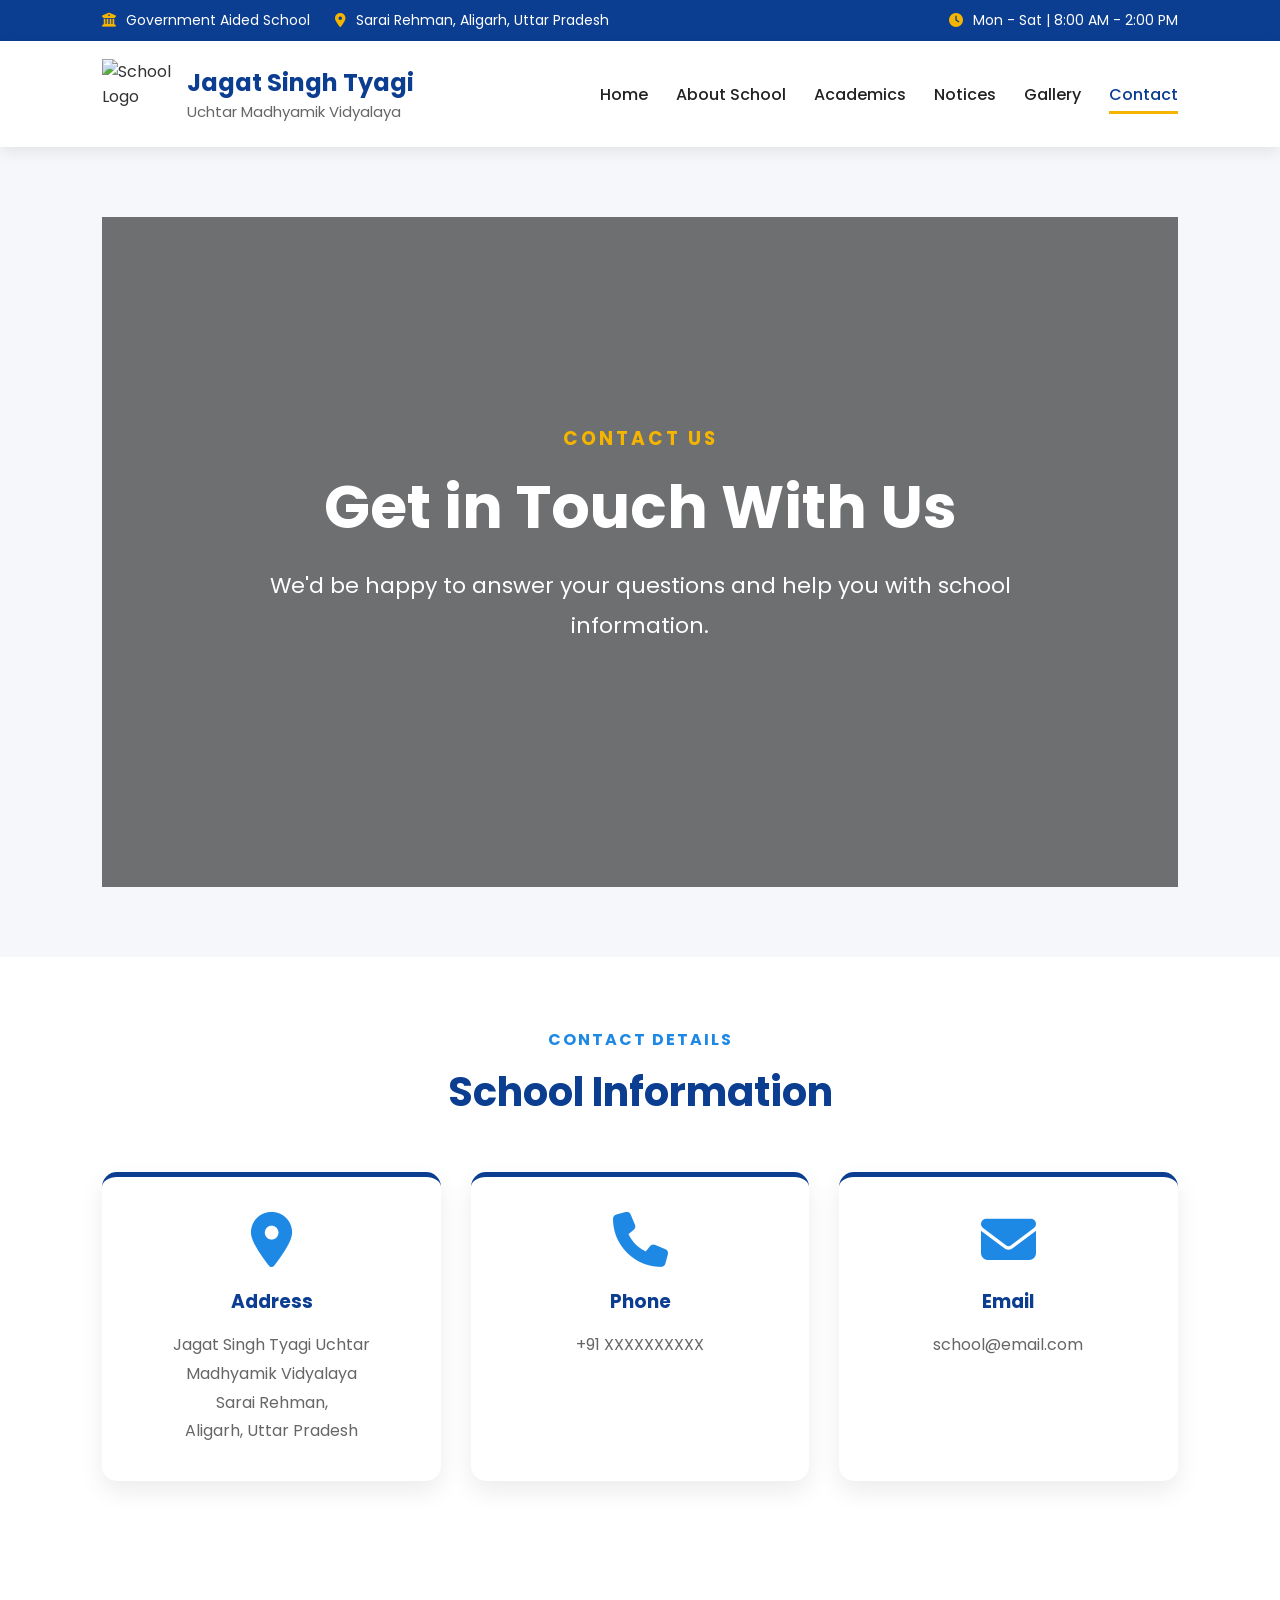
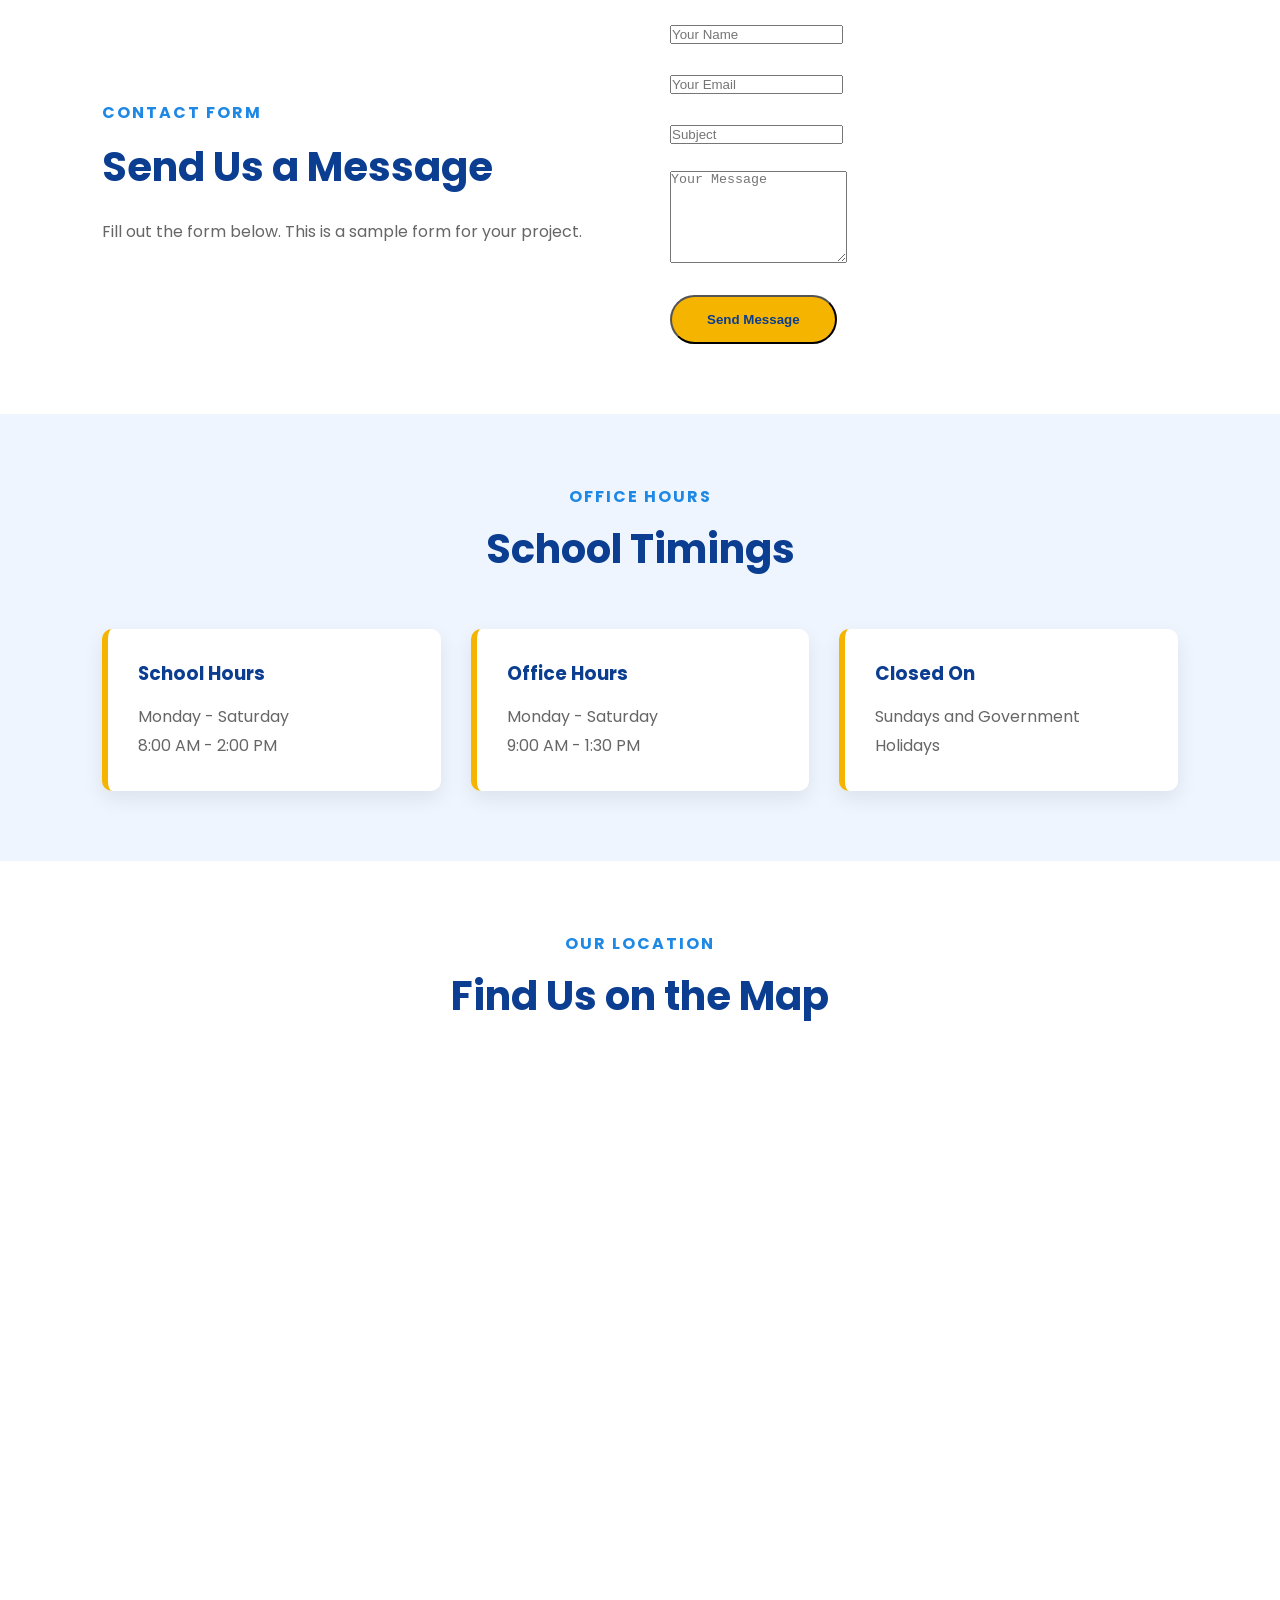
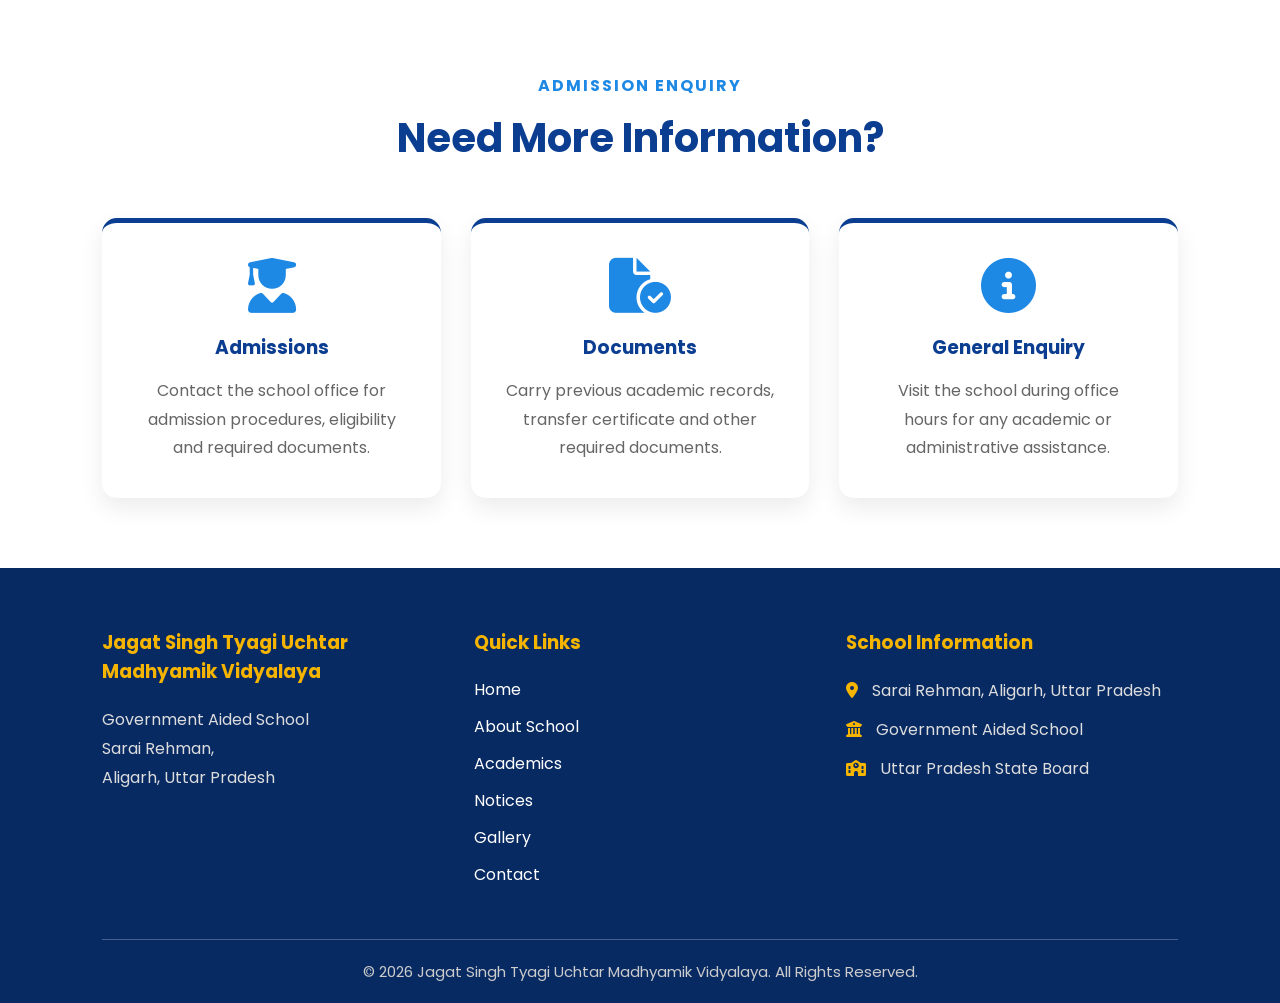
==== contact.html @ 2757e696 "Added school website images" ====
<!DOCTYPE html>
<html lang="en">

<head>

    <meta charset="UTF-8">

    <meta name="viewport"
          content="width=device-width, initial-scale=1.0">

    <title>Contact | Jagat Singh Tyagi Uchtar Madhyamik Vidyalaya</title>

    <link rel="stylesheet" href="style.css">

    <link href="https://fonts.googleapis.com/css2?family=Poppins:wght@300;400;500;600;700&display=swap"
          rel="stylesheet">

    <link rel="stylesheet"
          href="https://cdnjs.cloudflare.com/ajax/libs/font-awesome/6.7.2/css/all.min.css">

</head>

<body>

<!-- ================= TOP BAR ================= -->

<div class="top-bar">

    <div class="top-left">

        <span>

            <i class="fa-solid fa-building-columns"></i>

            Government Aided School

        </span>

        <span>

            <i class="fa-solid fa-location-dot"></i>

            Sarai Rehman, Aligarh, Uttar Pradesh

        </span>

    </div>

    <div class="top-right">

        <span>

            <i class="fa-solid fa-clock"></i>

            Mon - Sat | 8:00 AM - 2:00 PM

        </span>

    </div>

</div>

<!-- ================= HEADER ================= -->

<header>

    <div class="logo">

        <img src="images/logo.png"
             alt="School Logo">

        <div>

            <h2>Jagat Singh Tyagi</h2>

            <p>Uchtar Madhyamik Vidyalaya</p>

        </div>

    </div>

    <nav>

        <ul>

            <li><a href="index.html">Home</a></li>

            <li><a href="about.html">About School</a></li>

            <li><a href="academics.html">Academics</a></li>

            <li><a href="notices.html">Notices</a></li>

            <li><a href="gallery.html">Gallery</a></li>

            <li><a href="contact.html" class="active">Contact</a></li>

        </ul>

    </nav>

</header>

<!-- ================= HERO ================= -->

<section class="hero">

    <div class="overlay">

        <div class="hero-content">

            <h3>CONTACT US</h3>

            <h1>

                Get in Touch With Us

            </h1>

            <p>

                We'd be happy to answer your questions
                and help you with school information.

            </p>

        </div>

    </div>

</section>

<!-- ================= CONTACT INFO ================= -->

<section class="highlights">

    <div class="section-title">

        <h4>CONTACT DETAILS</h4>

        <h2>School Information</h2>

    </div>

    <div class="highlight-container">

        <div class="highlight-card">

            <i class="fa-solid fa-location-dot"></i>

            <h3>Address</h3>

            <p>

                Jagat Singh Tyagi Uchtar Madhyamik
                Vidyalaya<br>

                Sarai Rehman,<br>

                Aligarh, Uttar Pradesh

            </p>

        </div>

        <div class="highlight-card">

            <i class="fa-solid fa-phone"></i>

            <h3>Phone</h3>

            <p>

                +91 XXXXXXXXXX

            </p>

        </div>

        <div class="highlight-card">

            <i class="fa-solid fa-envelope"></i>

            <h3>Email</h3>

            <p>

                school@email.com

            </p>

        </div>

    </div>

</section>

<!-- ================= CONTACT FORM ================= -->

<section class="about-home">

    <div class="about-content">

        <h4>CONTACT FORM</h4>

        <h2>Send Us a Message</h2>

        <p>

            Fill out the form below.
            This is a sample form for your project.

        </p>

    </div>

    <div>

        <form>

            <input type="text"
                   placeholder="Your Name"
                   required>

            <br><br>

            <input type="email"
                   placeholder="Your Email"
                   required>

            <br><br>

            <input type="text"
                   placeholder="Subject"
                   required>

            <br><br>

            <textarea rows="6"
                      placeholder="Your Message"
                      required></textarea>

            <br><br>

            <button class="btn-primary">

                Send Message

            </button>

        </form>

    </div>

</section>

<!-- ======== PART 2 STARTS FROM HERE ======== -->
 <!-- ==========================================
            OFFICE HOURS
=========================================== -->

<section class="schemes">

    <div class="section-title">

        <h4>OFFICE HOURS</h4>

        <h2>School Timings</h2>

    </div>

    <div class="scheme-container">

        <div class="scheme-box">

            <h3>School Hours</h3>

            <p>

                Monday - Saturday<br>
                8:00 AM - 2:00 PM

            </p>

        </div>

        <div class="scheme-box">

            <h3>Office Hours</h3>

            <p>

                Monday - Saturday<br>
                9:00 AM - 1:30 PM

            </p>

        </div>

        <div class="scheme-box">

            <h3>Closed On</h3>

            <p>

                Sundays and Government Holidays

            </p>

        </div>

    </div>

</section>

<!-- ==========================================
            LOCATION MAP
=========================================== -->

<section class="contact-preview">

    <div class="section-title">

        <h4>OUR LOCATION</h4>

        <h2>Find Us on the Map</h2>

    </div>

    <div style="width:100%; margin-top:30px;">

        <!-- Replace the src below with your school's Google Maps embed link -->

        <iframe
            src="https://www.google.com/maps?q=Jagat+Singh+Tyagi+Uchtar+Madhyamik+Vidyalaya+Aligarh&output=embed"
            width="100%"
            height="450"
            style="border:0; border-radius:12px;"
            allowfullscreen=""
            loading="lazy">
        </iframe>

    </div>

</section>

<!-- ==========================================
            ADMISSION HELP
=========================================== -->

<section class="highlights">

    <div class="section-title">

        <h4>ADMISSION ENQUIRY</h4>

        <h2>Need More Information?</h2>

    </div>

    <div class="highlight-container">

        <div class="highlight-card">

            <i class="fa-solid fa-user-graduate"></i>

            <h3>Admissions</h3>

            <p>

                Contact the school office for admission
                procedures, eligibility and required documents.

            </p>

        </div>

        <div class="highlight-card">

            <i class="fa-solid fa-file-circle-check"></i>

            <h3>Documents</h3>

            <p>

                Carry previous academic records, transfer
                certificate and other required documents.

            </p>

        </div>

        <div class="highlight-card">

            <i class="fa-solid fa-circle-info"></i>

            <h3>General Enquiry</h3>

            <p>

                Visit the school during office hours for any
                academic or administrative assistance.

            </p>

        </div>

    </div>

</section>

<!-- ==========================================
                FOOTER
=========================================== -->

<footer>

    <div class="footer-container">

        <div class="footer-box">

            <h3>

                Jagat Singh Tyagi Uchtar Madhyamik Vidyalaya

            </h3>

            <p>

                Government Aided School<br>

                Sarai Rehman,<br>

                Aligarh, Uttar Pradesh

            </p>

        </div>

        <div class="footer-box">

            <h3>Quick Links</h3>

            <ul>

                <li><a href="index.html">Home</a></li>
                <li><a href="about.html">About School</a></li>
                <li><a href="academics.html">Academics</a></li>
                <li><a href="notices.html">Notices</a></li>
                <li><a href="gallery.html">Gallery</a></li>
                <li><a href="contact.html">Contact</a></li>

            </ul>

        </div>

        <div class="footer-box">

            <h3>School Information</h3>

            <p>

                <i class="fa-solid fa-location-dot"></i>

                Sarai Rehman, Aligarh, Uttar Pradesh

            </p>

            <p>

                <i class="fa-solid fa-building-columns"></i>

                Government Aided School

            </p>

            <p>

                <i class="fa-solid fa-school"></i>

                Uttar Pradesh State Board

            </p>

        </div>

    </div>

    <hr>

    <div class="copyright">

        <p>

            © 2026 Jagat Singh Tyagi Uchtar Madhyamik Vidyalaya.
            All Rights Reserved.

        </p>

    </div>

</footer>

<!-- ==========================================
            JAVASCRIPT
=========================================== -->

<script src="script.js"></script>

</body>

</html>
---- style.css ----
/*=========================================================
        JAGAT SINGH TYAGI UCHTAR MADHYAMIK VIDYALAYA
                GOVERNMENT SCHOOL WEBSITE
                    STYLE.CSS - PART 1
==========================================================*/


/*==============================================
            GOOGLE FONT
==============================================*/

@import url('https://fonts.googleapis.com/css2?family=Poppins:wght@300;400;500;600;700;800&display=swap');


/*==============================================
                RESET CSS
==============================================*/

*{
    margin:0;
    padding:0;
    box-sizing:border-box;
}

html{
    scroll-behavior:smooth;
}

body{

    font-family:'Poppins',sans-serif;
    background:#f5f7fa;
    color:#333;
    overflow-x:hidden;

}

img{

    max-width:100%;
    display:block;

}

a{

    text-decoration:none;

}

ul{

    list-style:none;

}


/*==============================================
                COLORS
==============================================*/

:root{

    --primary:#0B3D91;
    --secondary:#1E88E5;
    --gold:#F4B400;
    --white:#ffffff;
    --light:#f8f9fa;
    --dark:#222;
    --grey:#666;
    --border:#dddddd;

}


/*==============================================
            COMMON SECTION
==============================================*/

section{

    padding:70px 8%;

}

.section-title{

    text-align:center;

    margin-bottom:50px;

}

.section-title h4{

    color:var(--secondary);

    text-transform:uppercase;

    letter-spacing:2px;

    margin-bottom:10px;

}

.section-title h2{

    color:var(--primary);

    font-size:40px;

    margin-bottom:15px;

}


/*==============================================
            TOP BAR
==============================================*/

.top-bar{

    background:var(--primary);

    color:white;

    display:flex;

    justify-content:space-between;

    align-items:center;

    padding:10px 8%;

    font-size:14px;

}

.top-left,
.top-right{

    display:flex;

    gap:25px;

    flex-wrap:wrap;

}

.top-bar i{

    color:var(--gold);

    margin-right:6px;

}


/*==============================================
                HEADER
==============================================*/

header{

    background:white;

    display:flex;

    justify-content:space-between;

    align-items:center;

    padding:18px 8%;

    position:sticky;

    top:0;

    z-index:999;

    box-shadow:0 5px 15px rgba(0,0,0,.08);

}


/*==============================================
                LOGO
==============================================*/

.logo{

    display:flex;

    align-items:center;

    gap:15px;

}

.logo img{

    width:70px;

    height:70px;

    object-fit:contain;

}

.logo h2{

    color:var(--primary);

    font-size:24px;

}

.logo p{

    color:#666;

    font-size:15px;

}


/*==============================================
            NAVIGATION
==============================================*/

nav ul{

    display:flex;

    gap:28px;

}

nav ul li a{

    color:#222;

    font-weight:500;

    transition:.3s;

    padding-bottom:5px;

}

nav ul li a:hover{

    color:var(--secondary);

}

nav ul li a.active{

    color:var(--primary);

    border-bottom:3px solid var(--gold);

}


/*==============================================
            HERO SECTION
==============================================*/

.hero{

    height:90vh;

    background:url("images/hero.jpg");

    background-size:cover;

    background-position:center;

    position:relative;

}

.overlay{

    background:rgba(0,0,0,.55);

    width:100%;

    height:100%;

    display:flex;

    justify-content:center;

    align-items:center;

}

.hero-content{

    text-align:center;

    color:white;

    max-width:900px;

    padding:20px;

}

.hero-content h3{

    color:var(--gold);

    letter-spacing:3px;

    margin-bottom:15px;

}

.hero-content h1{

    font-size:60px;

    line-height:1.3;

    margin-bottom:20px;

}

.hero-content p{

    font-size:22px;

    line-height:1.8;

    margin-bottom:35px;

}


/*==============================================
            HERO BUTTONS
==============================================*/

.hero-buttons{

    display:flex;

    justify-content:center;

    gap:20px;

    flex-wrap:wrap;

}

.btn-primary{

    background:var(--gold);

    color:var(--primary);

    padding:15px 35px;

    border-radius:40px;

    font-weight:600;

    transition:.3s;

}

.btn-primary:hover{

    background:white;

    transform:translateY(-4px);

}

.btn-secondary{

    border:2px solid white;

    color:white;

    padding:15px 35px;

    border-radius:40px;

    transition:.3s;

}

.btn-secondary:hover{

    background:white;

    color:var(--primary);

}


/*==============================================
            NOTICE BAR
==============================================*/

.notice-bar{

    background:#FFF8E1;

    border-top:2px solid var(--gold);

    border-bottom:2px solid var(--gold);

    padding:12px 0;

}

.notice-bar marquee{

    color:var(--primary);

    font-weight:600;

    font-size:16px;

}


/*==============================================
        END OF PART 1
==============================================*/

/*

NEXT PART

✔ About School

✔ Principal Message

✔ School Highlights

✔ Government Schemes

*/
/*=========================================================
        STYLE.CSS - PART 2
-----------------------------------------------------------
Contents
1. About School
2. Principal Section
3. School Highlights
4. Government Schemes
=========================================================*/


/*==============================================
            ABOUT SCHOOL
==============================================*/

.about-home{

    display:grid;

    grid-template-columns:1fr 1fr;

    gap:60px;

    align-items:center;

    background:white;

}

.about-image img{

    width:100%;

    border-radius:15px;

    box-shadow:0 15px 35px rgba(0,0,0,.15);

}

.about-content h4{

    color:var(--secondary);

    letter-spacing:2px;

    margin-bottom:12px;

}

.about-content h2{

    color:var(--primary);

    font-size:40px;

    margin-bottom:20px;

}

.about-content p{

    color:var(--grey);

    line-height:1.9;

    margin-bottom:18px;

    text-align:justify;

}

.read-more{

    display:inline-block;

    margin-top:10px;

    background:var(--primary);

    color:white;

    padding:14px 32px;

    border-radius:40px;

    transition:.3s;

    font-weight:600;

}

.read-more:hover{

    background:var(--gold);

    color:var(--primary);

}


/*==============================================
        PRINCIPAL'S MESSAGE
==============================================*/

.principal{

    display:grid;

    grid-template-columns:2fr 1fr;

    gap:50px;

    align-items:center;

    background:#f8f9fa;

}

.principal-content h4{

    color:var(--secondary);

    letter-spacing:2px;

    margin-bottom:10px;

}

.principal-content h2{

    color:var(--primary);

    font-size:38px;

    margin-bottom:25px;

}

.principal-content p{

    color:var(--grey);

    line-height:1.9;

    margin-bottom:18px;

    text-align:justify;

}

.principal-image{

    text-align:center;

}

.principal-image img{

    width:300px;

    height:360px;

    object-fit:cover;

    margin:auto;

    border-radius:15px;

    border:6px solid white;

    box-shadow:0 10px 25px rgba(0,0,0,.15);

}


/*==============================================
            SCHOOL HIGHLIGHTS
==============================================*/

.highlights{

    background:white;

}

.highlight-container{

    display:grid;

    grid-template-columns:repeat(auto-fit,minmax(260px,1fr));

    gap:30px;

}

.highlight-card{

    background:white;

    padding:35px;

    text-align:center;

    border-radius:15px;

    border-top:5px solid var(--primary);

    box-shadow:0 10px 25px rgba(0,0,0,.08);

    transition:.3s;

}

.highlight-card:hover{

    transform:translateY(-10px);

    box-shadow:0 15px 35px rgba(0,0,0,.15);

}

.highlight-card i{

    font-size:55px;

    color:var(--secondary);

    margin-bottom:20px;

}

.highlight-card h3{

    color:var(--primary);

    margin-bottom:15px;

}

.highlight-card p{

    color:var(--grey);

    line-height:1.8;

}


/*==============================================
        GOVERNMENT SCHEMES
==============================================*/

.schemes{

    background:#eef5ff;

}

.scheme-container{

    display:grid;

    grid-template-columns:repeat(auto-fit,minmax(280px,1fr));

    gap:30px;

}

.scheme-box{

    background:white;

    padding:30px;

    border-left:6px solid var(--gold);

    border-radius:10px;

    box-shadow:0 8px 20px rgba(0,0,0,.08);

    transition:.3s;

}

.scheme-box:hover{

    transform:translateY(-8px);

}

.scheme-box h3{

    color:var(--primary);

    margin-bottom:15px;

}

.scheme-box p{

    color:var(--grey);

    line-height:1.8;

}


/*==============================================
            SIMPLE FADE ANIMATION
==============================================*/

.about-home,
.principal,
.highlight-card,
.scheme-box{

    animation:fadeUp .8s ease;

}

@keyframes fadeUp{

    from{

        opacity:0;

        transform:translateY(40px);

    }

    to{

        opacity:1;

        transform:translateY(0);

    }

}


/*==============================================
        END OF PART 2
==============================================*/

/*

NEXT PART

✔ Notice Board

✔ Gallery Preview

✔ Contact Preview

✔ Footer

*/
/*=========================================================
            STYLE.CSS - PART 3
-----------------------------------------------------------
Contents
1. Notice Board
2. Gallery Preview
3. Contact Preview
4. Footer
=========================================================*/


/*==============================================
            NOTICE BOARD
==============================================*/

.notice-board{

    background:#ffffff;

}

.notice-list{

    max-width:1000px;

    margin:auto;

}

.notice-item{

    background:#f8f9fa;

    border-left:6px solid var(--primary);

    margin-bottom:20px;

    padding:20px 25px;

    font-size:17px;

    color:#444;

    border-radius:8px;

    transition:.3s;

}

.notice-item:hover{

    background:#eef5ff;

    transform:translateX(8px);

}


/*==============================================
            GALLERY PREVIEW
==============================================*/

.gallery-preview{

    background:#f5f7fa;

}

.gallery-container{

    display:grid;

    grid-template-columns:repeat(3,1fr);

    gap:25px;

}

.gallery-container img{

    width:100%;

    height:260px;

    object-fit:cover;

    border-radius:12px;

    box-shadow:0 10px 25px rgba(0,0,0,.12);

    transition:.4s;

}

.gallery-container img:hover{

    transform:scale(1.05);

}


/*==============================================
            CONTACT PREVIEW
==============================================*/

.contact-preview{

    background:white;

}

.contact-preview p{

    color:var(--grey);

    font-size:18px;

    line-height:1.8;

}

.contact-preview .btn-primary{

    margin-top:15px;

}


/*==============================================
                FOOTER
==============================================*/

footer{

    background:#082a63;

    color:white;

    padding:60px 8% 20px;

}

.footer-container{

    display:grid;

    grid-template-columns:repeat(auto-fit,minmax(250px,1fr));

    gap:40px;

}

.footer-box h3{

    color:var(--gold);

    margin-bottom:20px;

}

.footer-box p{

    line-height:1.8;

    color:#dddddd;

    margin-bottom:10px;

}

.footer-box ul{

    list-style:none;

}

.footer-box ul li{

    margin-bottom:12px;

}

.footer-box ul li a{

    color:white;

    transition:.3s;

}

.footer-box ul li a:hover{

    color:var(--gold);

    padding-left:8px;

}

.footer-box i{

    color:var(--gold);

    margin-right:10px;

}

footer hr{

    margin:40px 0 20px;

    border:none;

    border-top:1px solid rgba(255,255,255,.25);

}

.copyright{

    text-align:center;

    font-size:15px;

    color:#cccccc;

}


/*==============================================
            BUTTON HOVER
==============================================*/

.btn-primary,
.btn-secondary,
.read-more{

    transition:all .3s ease;

}

.btn-primary:hover,
.btn-secondary:hover,
.read-more:hover{

    transform:translateY(-4px);

}


/*==============================================
            SCROLLBAR
==============================================*/

::-webkit-scrollbar{

    width:10px;

}

::-webkit-scrollbar-track{

    background:#eeeeee;

}

::-webkit-scrollbar-thumb{

    background:var(--primary);

    border-radius:10px;

}

::-webkit-scrollbar-thumb:hover{

    background:#0d47a1;

}


/*==============================================
        END OF PART 3
==============================================*/

/*

PART 4 (FINAL)

✔ Mobile Responsive (768px)

✔ Tablet Responsive

✔ Small Mobile Responsive

✔ Utility Classes

✔ Final Optimizations

*/
/*=========================================================
        STYLE.CSS - PART 4 (FINAL)
-----------------------------------------------------------
Contents
1. Tablet Responsive
2. Mobile Responsive
3. Small Mobile
4. Utility Classes
5. Animations
=========================================================*/


/*==============================================
        TABLET RESPONSIVE
==============================================*/

@media screen and (max-width:992px){

    header{

        flex-direction:column;

        gap:20px;

        padding:20px;

    }

    nav ul{

        flex-wrap:wrap;

        justify-content:center;

        gap:18px;

    }

    .hero{

        height:75vh;

    }

    .hero-content h1{

        font-size:45px;

    }

    .hero-content p{

        font-size:20px;

    }

    .about-home,
    .principal{

        grid-template-columns:1fr;

        text-align:center;

    }

    .about-content p,
    .principal-content p{

        text-align:center;

    }

    .principal-image{

        order:-1;

    }

    .gallery-container{

        grid-template-columns:repeat(2,1fr);

    }

}


/*==============================================
        MOBILE RESPONSIVE
==============================================*/

@media screen and (max-width:768px){

    .top-bar{

        flex-direction:column;

        text-align:center;

        gap:10px;

    }

    .top-left,
    .top-right{

        justify-content:center;

    }

    .logo{

        flex-direction:column;

        text-align:center;

    }

    .logo img{

        width:60px;

        height:60px;

    }

    .logo h2{

        font-size:22px;

    }

    nav ul{

        flex-direction:column;

        align-items:center;

        gap:15px;

    }

    section{

        padding:60px 6%;

    }

    .hero{

        height:70vh;

    }

    .hero-content h3{

        font-size:18px;

    }

    .hero-content h1{

        font-size:34px;

        line-height:1.4;

    }

    .hero-content p{

        font-size:17px;

    }

    .hero-buttons{

        flex-direction:column;

        align-items:center;

    }

    .btn-primary,
    .btn-secondary{

        width:220px;

        text-align:center;

    }

    .section-title h2{

        font-size:32px;

    }

    .about-content h2,
    .principal-content h2{

        font-size:30px;

    }

    .gallery-container{

        grid-template-columns:1fr;

    }

    .highlight-container,
    .scheme-container{

        grid-template-columns:1fr;

    }

}


/*==============================================
        SMALL MOBILE
==============================================*/

@media screen and (max-width:480px){

    .hero{

        height:65vh;

    }

    .hero-content h1{

        font-size:28px;

    }

    .hero-content p{

        font-size:15px;

    }

    .hero-content h3{

        font-size:16px;

    }

    .section-title h2{

        font-size:28px;

    }

    .section-title h4{

        font-size:14px;

    }

    .about-content h2,
    .principal-content h2{

        font-size:26px;

    }

    .highlight-card{

        padding:25px;

    }

    .scheme-box{

        padding:22px;

    }

    .principal-image img{

        width:230px;

        height:280px;

    }

    .footer-container{

        grid-template-columns:1fr;

        text-align:center;

    }

}


/*==============================================
        IMAGE HOVER
==============================================*/

.about-image img,
.principal-image img,
.gallery-container img{

    transition:0.4s;

}

.about-image img:hover,
.principal-image img:hover{

    transform:scale(1.03);

}


/*==============================================
        CARD ANIMATION
==============================================*/

.highlight-card,
.scheme-box,
.notice-item{

    transition:all .3s ease;

}


/*==============================================
        TEXT SELECTION
==============================================*/

::selection{

    background:var(--primary);

    color:white;

}


/*==============================================
        REMOVE OUTLINE
==============================================*/

button,
input,
textarea{

    outline:none;

}


/*==============================================
        SMOOTH TRANSITIONS
==============================================*/

*{

    transition:background-color .3s,
               color .3s,
               border .3s;

}


/*==============================================
        END OF FILE
==============================================*/
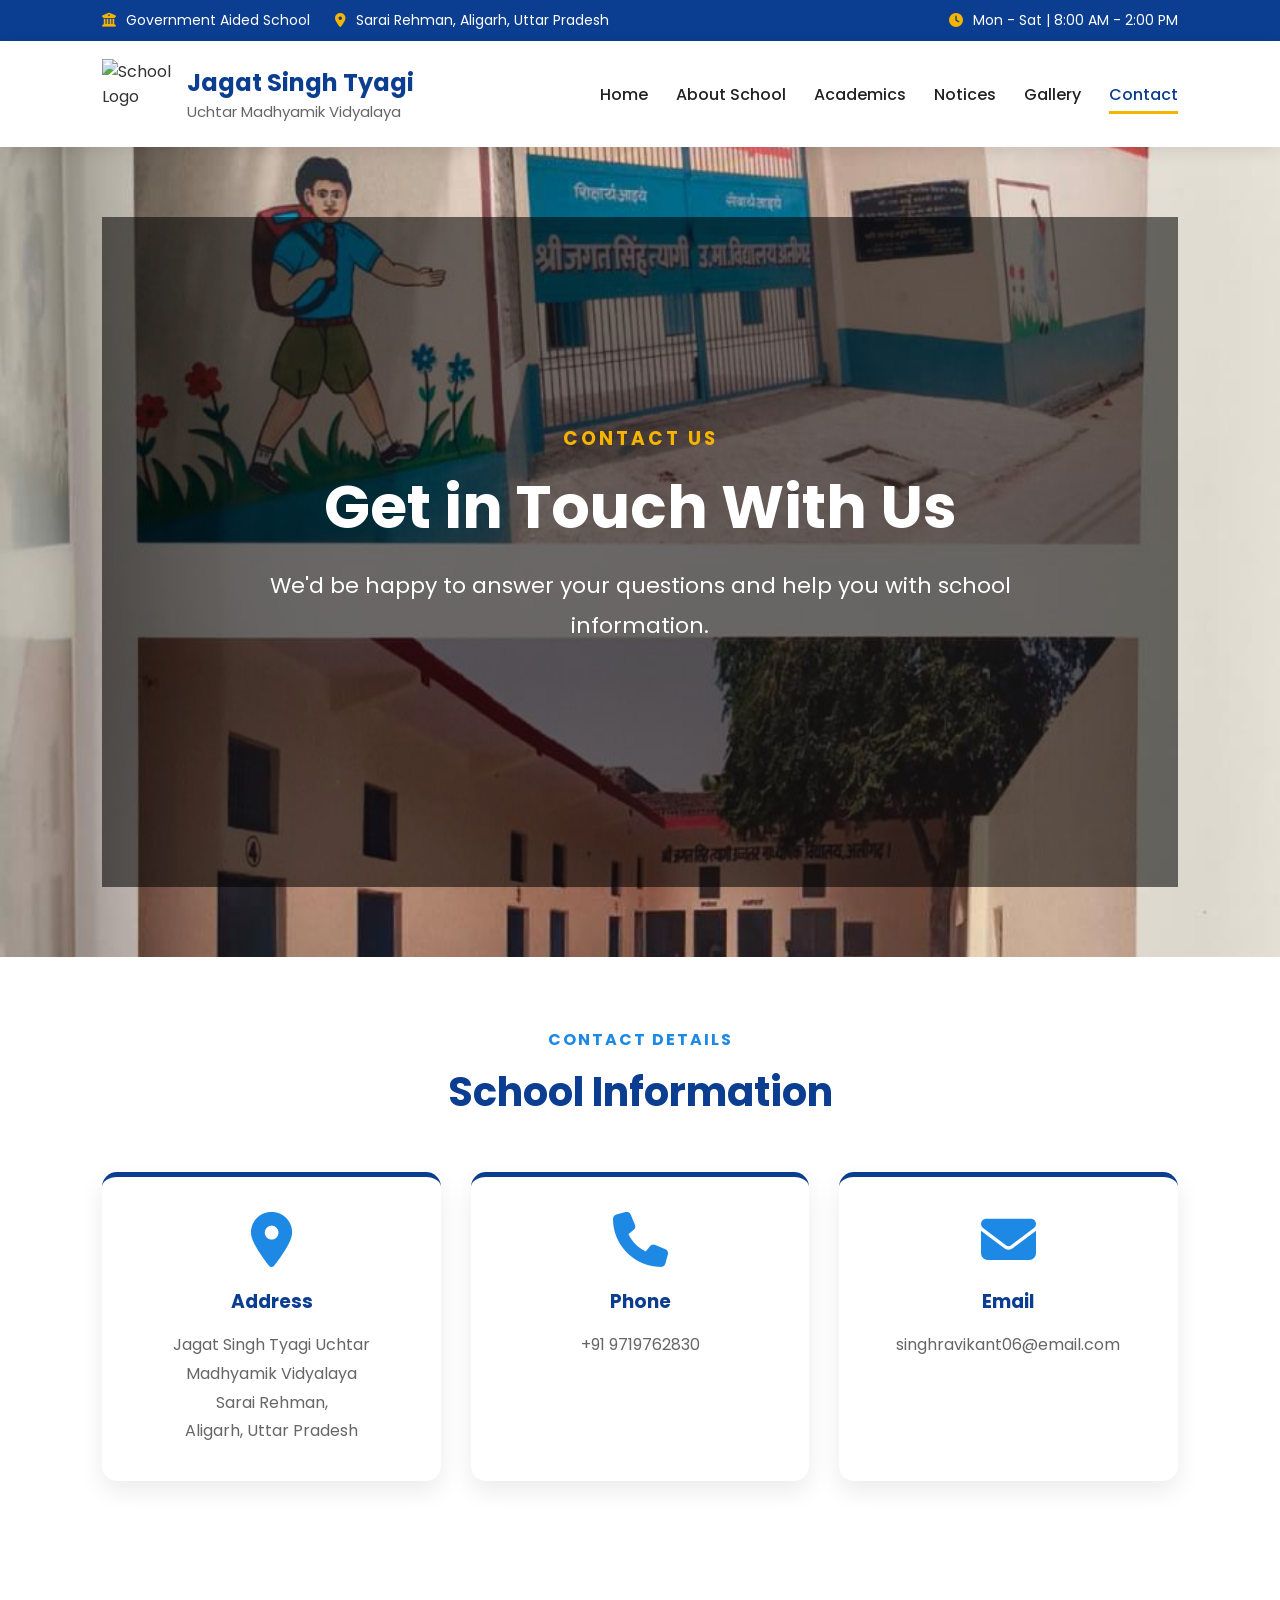
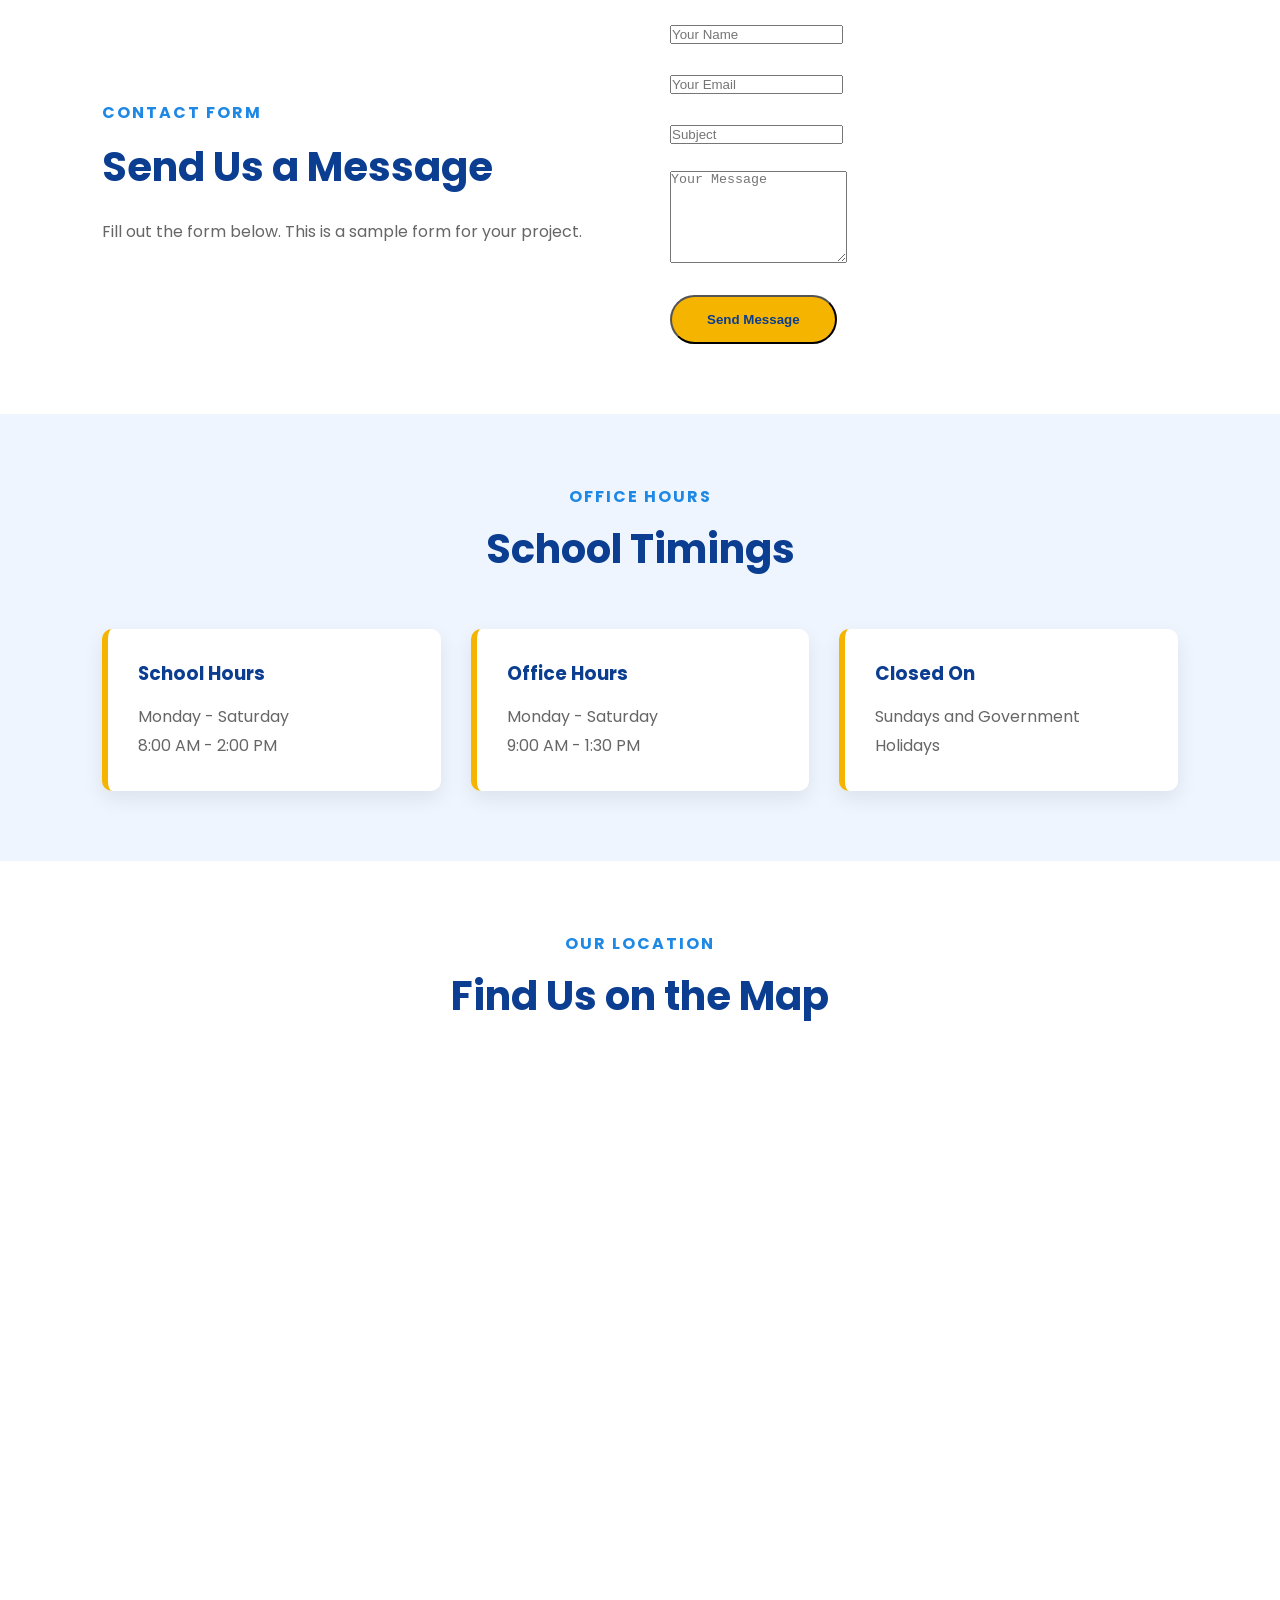
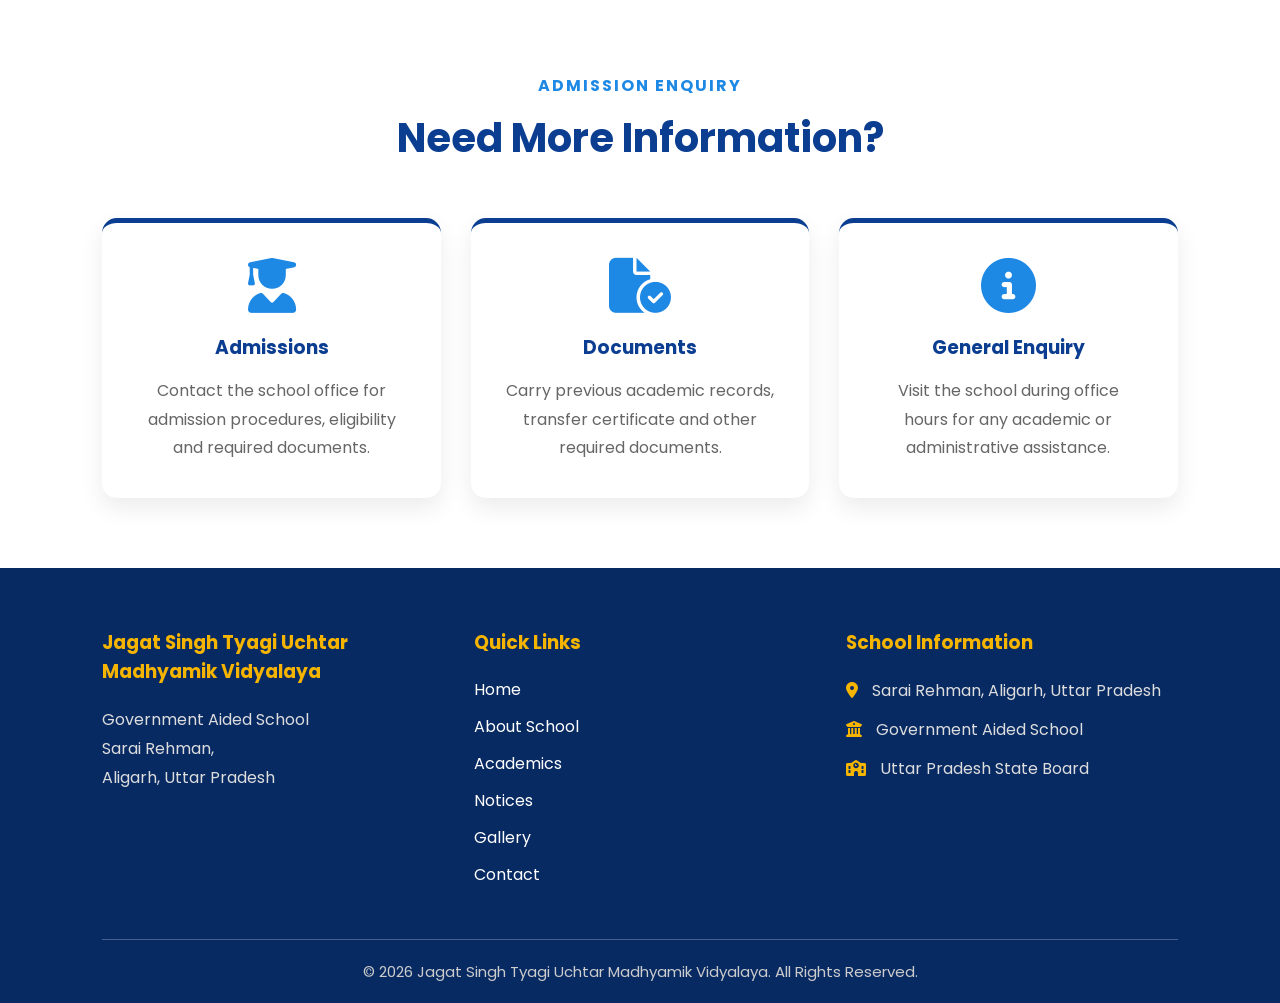
==== commit b3034df9: "Updated website" ====
--- a/contact.html
+++ b/contact.html
@@ -171,7 +171,7 @@
 
             <p>
 
-                +91 XXXXXXXXXX
+                +91 9719762830
 
             </p>
 
@@ -185,7 +185,7 @@
 
             <p>
 
-                school@email.com
+                singhravikant06@email.com
 
             </p>
 
